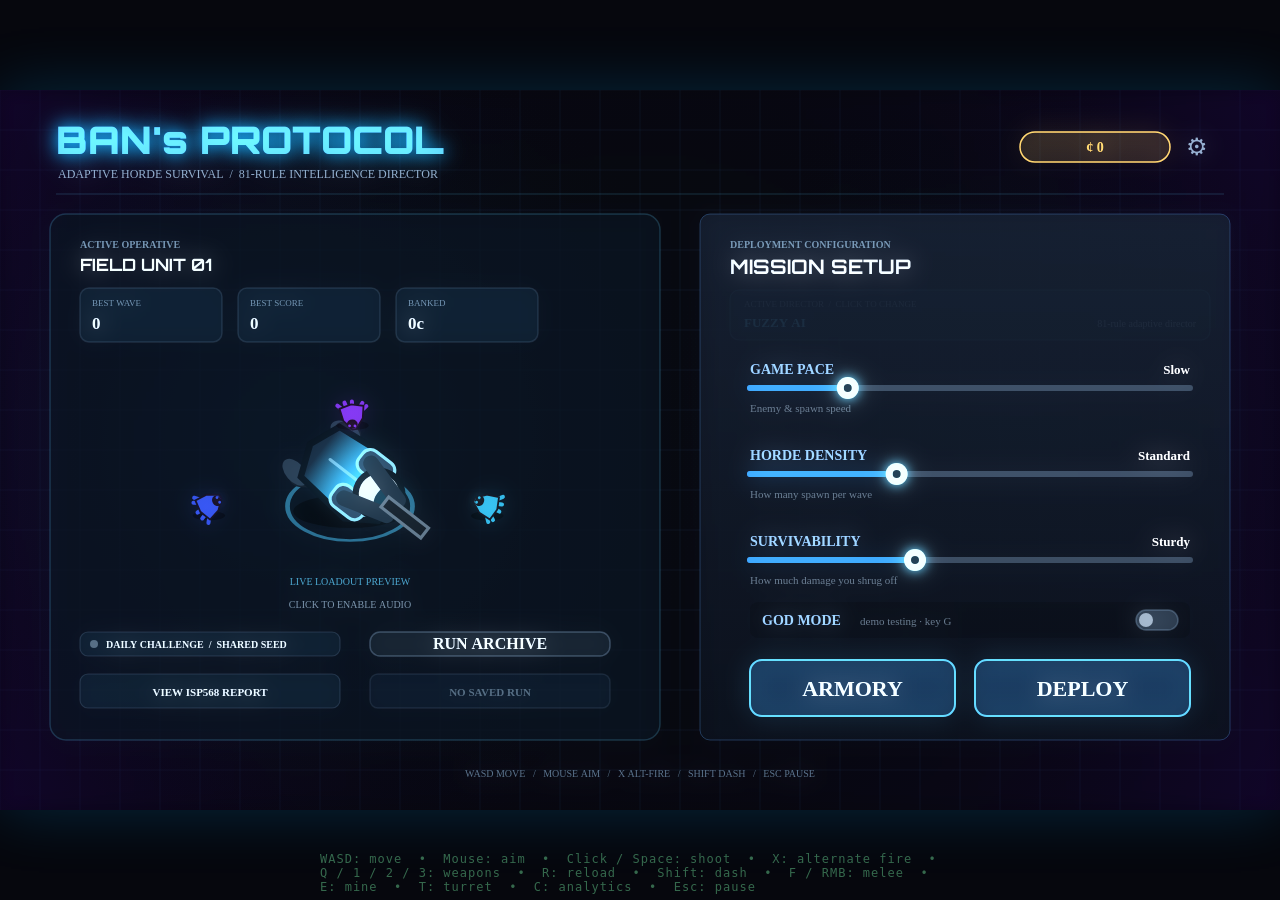
==== docs/index.html @ c826fae7 "Rename game folder to docs for GitHub Pages" ====
<!DOCTYPE html>
<html lang="en">
<head>
<meta charset="UTF-8">
<meta name="viewport" content="width=device-width, initial-scale=1.0">
<title>BAN's Protocol — Adaptive Horde Survival</title>
<!-- display font for titles; falls back to Segoe UI if offline -->
<link rel="preconnect" href="https://fonts.googleapis.com">
<link rel="preconnect" href="https://fonts.gstatic.com" crossorigin>
<link href="https://fonts.googleapis.com/css2?family=Orbitron:wght@500;700;900&display=swap" rel="stylesheet">
<link rel="stylesheet" href="css/style.css">
</head>
<body>
<div id="wrap"><canvas id="c"></canvas></div>
<div id="hint">WASD: move &nbsp;•&nbsp; Mouse: aim &nbsp;•&nbsp; Click / Space: shoot &nbsp;•&nbsp; X: alternate fire &nbsp;•&nbsp; Q / 1 / 2 / 3: weapons &nbsp;•&nbsp; R: reload &nbsp;•&nbsp; Shift: dash &nbsp;•&nbsp; F / RMB: melee &nbsp;•&nbsp; E: mine &nbsp;•&nbsp; T: turret &nbsp;•&nbsp; C: analytics &nbsp;•&nbsp; Esc: pause</div>

<!-- Load order matters: each script builds on the previous ones. -->
<script src="js/config.js"></script>   <!-- canvas, ctx, W/H, resize -->
<script src="js/balance.js"></script>  <!-- central tuning constants -->
<script src="js/audio.js"></script>    <!-- procedural WebAudio engine (SFX + adaptive ambient) -->
<script src="js/world.js"></script>    <!-- maze generation, walls, LOS, fog, minimap -->
<script src="js/fuzzy.js"></script>    <!-- 729-rule Mamdani/Sugeno director + per-enemy micro-FIS -->
<script src="js/state.js"></script>    <!-- G game-state object + reset() -->
<script src="js/weapons.js"></script>  <!-- weapons, levelling, power-ups, coin meta -->
<script src="js/roguelite.js"></script><!-- perks, sector modifiers, deployables, barrels, achievements -->
<script src="js/advanced.js"></script> <!-- v7 experiments, missions, themes, saves, modules, squad AI -->
<script src="js/mechanics.js"></script><!-- shoot/reload/spawn/update loop -->
<script src="js/input.js"></script>    <!-- keyboard + mouse handlers -->
<script src="js/render.js"></script>   <!-- world rendering + lights/shockwaves + pseudo-3D characters -->
<script src="js/post.js"></script>     <!-- full-screen bloom post-process -->
<script src="js/hud.js"></script>      <!-- gauges, MF graphs, rules panel, HUD -->
<script src="js/screens.js"></script>  <!-- setup / pause / death / settings / perks + click routing -->
<script src="js/analytics.js"></script><!-- fuzzy analytics overlay: control surface, heatmap, defuzz, CSV [C] -->
<script src="js/lib/three.min.js"></script><!-- optional first-person renderer -->
<script src="js/render3d.js"></script> <!-- toggleable 3D view; gameplay remains shared -->
<script src="js/main.js"></script>     <!-- requestAnimationFrame loop -->
</body>
</html>
---- docs/css/style.css ----
html,body{
  margin:0;height:100%;background:#06070d;overflow:hidden;
  font-family:'Segoe UI',Consolas,monospace;color:#cfe;user-select:none;
}
#wrap{position:fixed;inset:0;display:flex;align-items:center;justify-content:center;}
canvas#c{display:block;background:transparent;box-shadow:0 0 60px #0af3;cursor:crosshair;position:relative;z-index:2;}
#c3d{z-index:1;box-shadow:0 0 60px #0af3;}
#hint{
  position:fixed;bottom:6px;left:50%;transform:translateX(-50%);
  font-size:12px;color:#5a7;opacity:.6;letter-spacing:1px;
}
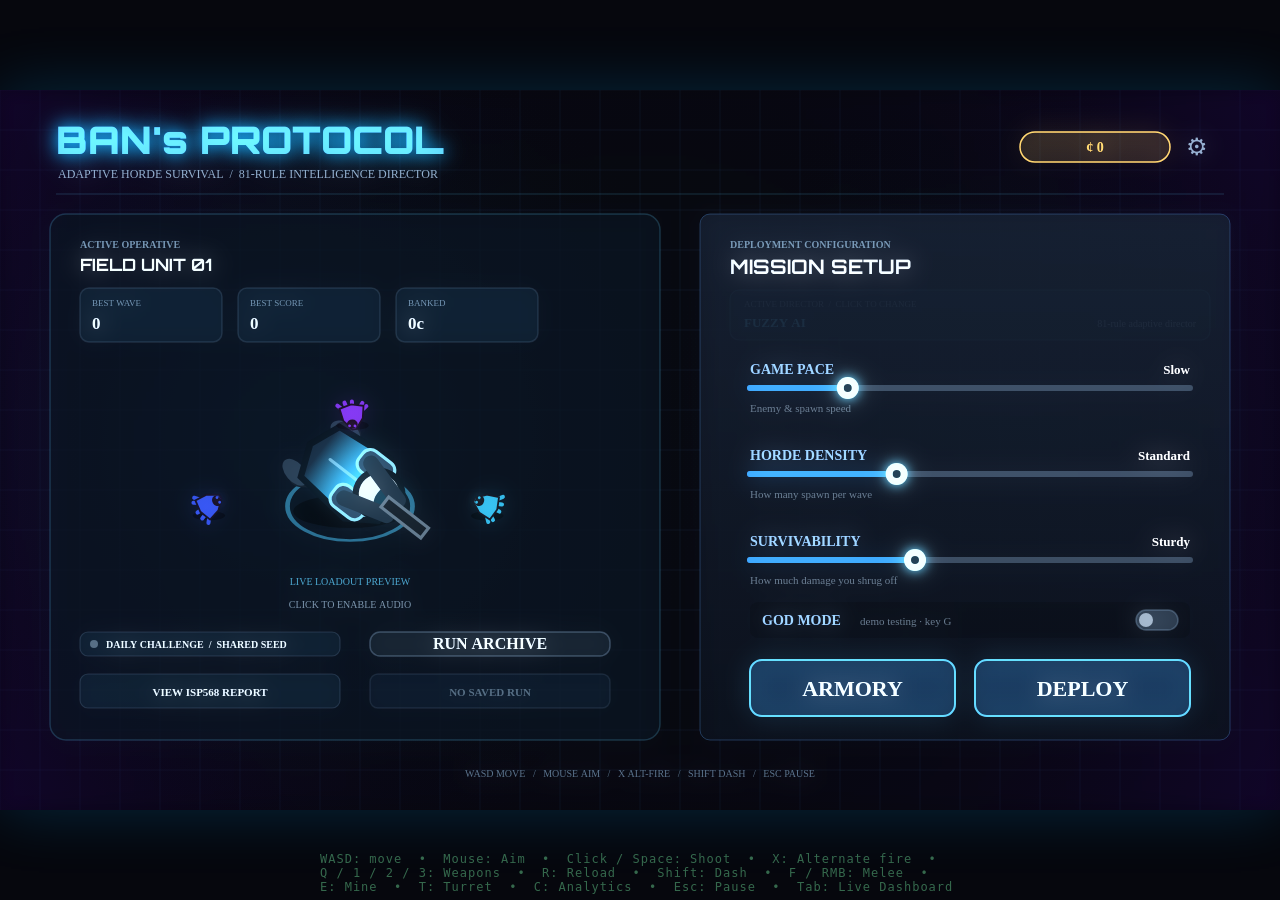
==== commit 3704999d: "Update README and Index.html" ====
--- a/docs/index.html
+++ b/docs/index.html
@@ -2,37 +2,45 @@
 <html lang="en">
 <head>
 <meta charset="UTF-8">
-<meta name="viewport" content="width=device-width, initial-scale=1.0">
+<meta name="viewport" content="width=device-width, initial-scale=1.0, maximum-scale=1.0, user-scalable=no">
 <title>BAN's Protocol — Adaptive Horde Survival</title>
-<!-- display font for titles; falls back to Segoe UI if offline -->
+<meta name="google" content="notranslate">
+<meta name="robots" content="noai">
+<!-- display font for titles -->
 <link rel="preconnect" href="https://fonts.googleapis.com">
 <link rel="preconnect" href="https://fonts.gstatic.com" crossorigin>
 <link href="https://fonts.googleapis.com/css2?family=Orbitron:wght@500;700;900&display=swap" rel="stylesheet">
 <link rel="stylesheet" href="css/style.css">
 </head>
-<body>
+<body autocomplete="off">
 <div id="wrap"><canvas id="c"></canvas></div>
-<div id="hint">WASD: move &nbsp;•&nbsp; Mouse: aim &nbsp;•&nbsp; Click / Space: shoot &nbsp;•&nbsp; X: alternate fire &nbsp;•&nbsp; Q / 1 / 2 / 3: weapons &nbsp;•&nbsp; R: reload &nbsp;•&nbsp; Shift: dash &nbsp;•&nbsp; F / RMB: melee &nbsp;•&nbsp; E: mine &nbsp;•&nbsp; T: turret &nbsp;•&nbsp; C: analytics &nbsp;•&nbsp; Esc: pause</div>
 
-<!-- Load order matters: each script builds on the previous ones. -->
-<script src="js/config.js"></script>   <!-- canvas, ctx, W/H, resize -->
-<script src="js/balance.js"></script>  <!-- central tuning constants -->
-<script src="js/audio.js"></script>    <!-- procedural WebAudio engine (SFX + adaptive ambient) -->
-<script src="js/world.js"></script>    <!-- maze generation, walls, LOS, fog, minimap -->
-<script src="js/fuzzy.js"></script>    <!-- 729-rule Mamdani/Sugeno director + per-enemy micro-FIS -->
-<script src="js/state.js"></script>    <!-- G game-state object + reset() -->
-<script src="js/weapons.js"></script>  <!-- weapons, levelling, power-ups, coin meta -->
-<script src="js/roguelite.js"></script><!-- perks, sector modifiers, deployables, barrels, achievements -->
-<script src="js/advanced.js"></script> <!-- v7 experiments, missions, themes, saves, modules, squad AI -->
-<script src="js/mechanics.js"></script><!-- shoot/reload/spawn/update loop -->
-<script src="js/input.js"></script>    <!-- keyboard + mouse handlers -->
-<script src="js/render.js"></script>   <!-- world rendering + lights/shockwaves + pseudo-3D characters -->
-<script src="js/post.js"></script>     <!-- full-screen bloom post-process -->
-<script src="js/hud.js"></script>      <!-- gauges, MF graphs, rules panel, HUD -->
-<script src="js/screens.js"></script>  <!-- setup / pause / death / settings / perks + click routing -->
-<script src="js/analytics.js"></script><!-- fuzzy analytics overlay: control surface, heatmap, defuzz, CSV [C] -->
-<script src="js/lib/three.min.js"></script><!-- optional first-person renderer -->
-<script src="js/render3d.js"></script> <!-- toggleable 3D view; gameplay remains shared -->
-<script src="js/main.js"></script>     <!-- requestAnimationFrame loop -->
+
+
+<div id="hint">WASD: move &nbsp;•&nbsp; Mouse: Aim &nbsp;•&nbsp; Click / Space: Shoot &nbsp;•&nbsp; X: Alternate fire &nbsp;•&nbsp; Q / 1 / 2 / 3: Weapons &nbsp;•&nbsp; R: Reload &nbsp;•&nbsp; Shift: Dash &nbsp;•&nbsp; F / RMB: Melee &nbsp;•&nbsp; E: Mine &nbsp;•&nbsp; T: Turret &nbsp;•&nbsp; C: Analytics &nbsp;•&nbsp; Esc: Pause &nbsp;•&nbsp; Tab: Live Dashboard</div>
+
+<!-- Load order matters -->
+<script src="js/config.js"></script>
+<script src="js/balance.js"></script>
+<script src="js/audio.js"></script>
+<script src="js/world.js"></script>
+<script src="js/fuzzy.js"></script>
+<script src="js/state.js"></script>
+<script src="js/weapons.js"></script>
+<script src="js/roguelite.js"></script>
+<script src="js/advanced.js"></script>
+<script src="js/mechanics.js"></script>
+<script src="js/input.js"></script>
+<script src="js/render.js"></script>
+<script src="js/post.js"></script>
+<script src="js/hud.js"></script>
+<script src="js/screens.js"></script>
+<script src="js/analytics.js"></script>
+<!-- Three.js disabled for performance
+<script src="js/lib/three.min.js"></script>
+<script src="js/render3d.js"></script>
+-->
+<script src="js/main.js"></script>
+
 </body>
-</html>
+</html>
